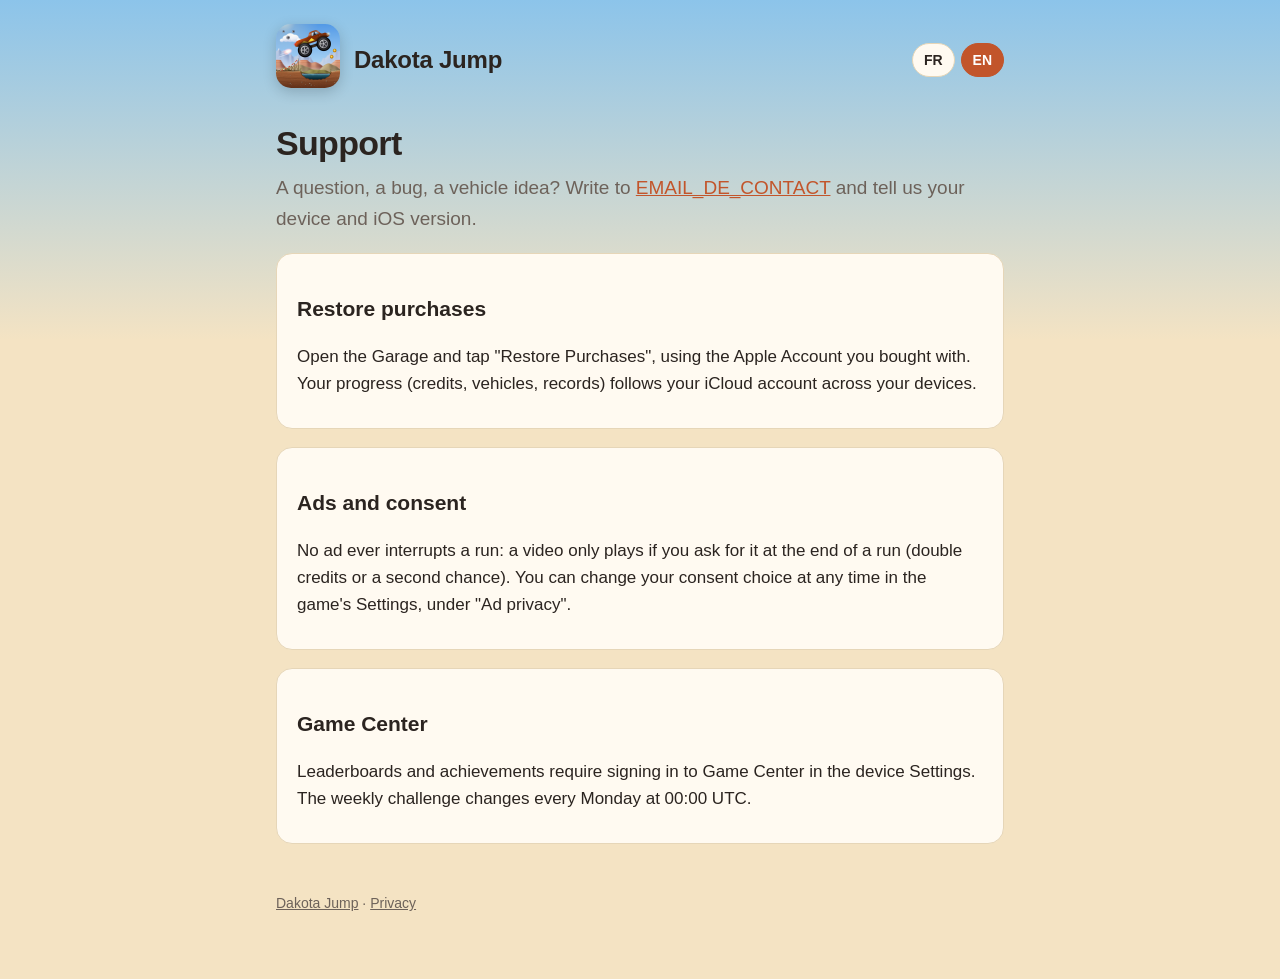
==== support.html @ c43ea541 "Dakota Jump : présentation, confidentialité, assistance, app-ads.txt Co-Authored-By: Claude Opus 5.5" ====
<!doctype html>
<html lang="fr">
<head>
<meta charset="utf-8">
<meta name="viewport" content="width=device-width, initial-scale=1">
<title>Dakota Jump Support</title>
<link rel="icon" href="img/icon.png">
<link rel="stylesheet" href="style.css">
<script src="lang.js"></script>
</head>
<body>
<main>
  <header>
    <a href="./"><img src="img/icon.png" alt=""></a>
    <a href="./" class="name">Dakota Jump</a>
    <nav><button data-set="fr">FR</button><button data-set="en">EN</button></nav>
  </header>

  <section data-lang="fr">
    <h1>Assistance</h1>
    <p class="lead">Une question, un bug, une idée de véhicule ? Écris-nous à
      <a href="mailto:EMAIL_DE_CONTACT">EMAIL_DE_CONTACT</a>, en précisant ton appareil et la version d'iOS.</p>

    <div class="card">
      <h2>Restaurer mes achats</h2>
      <p>Garage, puis bouton « Restaurer les achats », avec le même identifiant Apple que lors de l'achat.
        Ta progression (crédits, véhicules, records) suit ton compte iCloud sur tous tes appareils.</p>
    </div>
    <div class="card">
      <h2>Publicités et consentement</h2>
      <p>Aucune publicité n'interrompt une partie : une vidéo n'est montrée que si tu la demandes en fin de partie
        (crédits doublés ou deuxième chance). Tu peux modifier ton choix de consentement à tout moment dans
        Réglages du jeu, puis « Confidentialité des publicités ».</p>
    </div>
    <div class="card">
      <h2>Game Center</h2>
      <p>Les classements et les succès nécessitent d'être connecté à Game Center dans les Réglages de l'appareil.
        Le défi de la semaine change chaque lundi à 0 h UTC.</p>
    </div>
  </section>

  <section data-lang="en">
    <h1>Support</h1>
    <p class="lead">A question, a bug, a vehicle idea? Write to
      <a href="mailto:EMAIL_DE_CONTACT">EMAIL_DE_CONTACT</a> and tell us your device and iOS version.</p>

    <div class="card">
      <h2>Restore purchases</h2>
      <p>Open the Garage and tap "Restore Purchases", using the Apple Account you bought with.
        Your progress (credits, vehicles, records) follows your iCloud account across your devices.</p>
    </div>
    <div class="card">
      <h2>Ads and consent</h2>
      <p>No ad ever interrupts a run: a video only plays if you ask for it at the end of a run
        (double credits or a second chance). You can change your consent choice at any time in the game's
        Settings, under "Ad privacy".</p>
    </div>
    <div class="card">
      <h2>Game Center</h2>
      <p>Leaderboards and achievements require signing in to Game Center in the device Settings.
        The weekly challenge changes every Monday at 00:00 UTC.</p>
    </div>
  </section>

  <footer><a href="./">Dakota Jump</a> &middot; <a href="privacy.html">Privacy</a></footer>
</main>
</body>
</html>
---- style.css ----
:root {
  --sky: #8cc4ea;
  --sand: #f4e3c3;
  --rust: #c2552b;
  --ink: #2b2420;
  --muted: #6d625a;
  --card: #fffaf1;
  --line: #e6d6b8;
}
@media (prefers-color-scheme: dark) {
  :root {
    --sky: #1d3550;
    --sand: #1b1714;
    --rust: #ef8a5c;
    --ink: #f2e9dc;
    --muted: #b8ab9c;
    --card: #26201b;
    --line: #3a3029;
  }
}
* { box-sizing: border-box; }
html { -webkit-text-size-adjust: 100%; }
body {
  margin: 0;
  font: 17px/1.6 -apple-system, BlinkMacSystemFont, "Segoe UI", Roboto, sans-serif;
  color: var(--ink);
  background: linear-gradient(180deg, var(--sky) 0, var(--sand) 340px) no-repeat, var(--sand);
}
main { max-width: 760px; margin: 0 auto; padding: 24px 16px 64px; }
header { display: flex; align-items: center; gap: 14px; margin-bottom: 28px; }
header img { width: 64px; height: 64px; border-radius: 15px; box-shadow: 0 4px 14px rgba(0,0,0,.18); }
header a { color: inherit; text-decoration: none; }
header .name { font-size: 24px; font-weight: 800; letter-spacing: -.01em; }
nav { margin-left: auto; display: flex; gap: 6px; }
nav button {
  font: inherit; font-size: 14px; font-weight: 700; padding: 5px 11px; border-radius: 999px;
  border: 1px solid var(--line); background: var(--card); color: var(--ink); cursor: pointer;
}
nav button[aria-pressed="true"] { background: var(--rust); border-color: var(--rust); color: #fff; }
h1 { font-size: 34px; line-height: 1.15; margin: 0 0 10px; letter-spacing: -.02em; }
h2 { font-size: 21px; margin: 34px 0 8px; }
p, li { color: var(--ink); }
.lead { font-size: 19px; color: var(--muted); margin-top: 0; }
.card { background: var(--card); border: 1px solid var(--line); border-radius: 16px; padding: 4px 20px 14px; margin: 18px 0; }
.shots { display: grid; gap: 12px; margin: 24px 0; }
.shots img { width: 100%; border-radius: 14px; box-shadow: 0 6px 22px rgba(0,0,0,.2); }
.links { display: flex; flex-wrap: wrap; gap: 10px; margin: 22px 0; }
.links a {
  display: inline-block; padding: 9px 16px; border-radius: 12px; font-weight: 700; text-decoration: none;
  background: var(--rust); color: #fff;
}
.links a.alt { background: var(--card); color: var(--ink); border: 1px solid var(--line); }
a { color: var(--rust); }
footer { margin-top: 48px; font-size: 14px; color: var(--muted); }
footer a { color: var(--muted); }
[data-lang] { display: none; }
html[lang="fr"] [data-lang="fr"], html[lang="en"] [data-lang="en"] { display: block; }
html[lang="fr"] span[data-lang="fr"], html[lang="en"] span[data-lang="en"] { display: inline; }
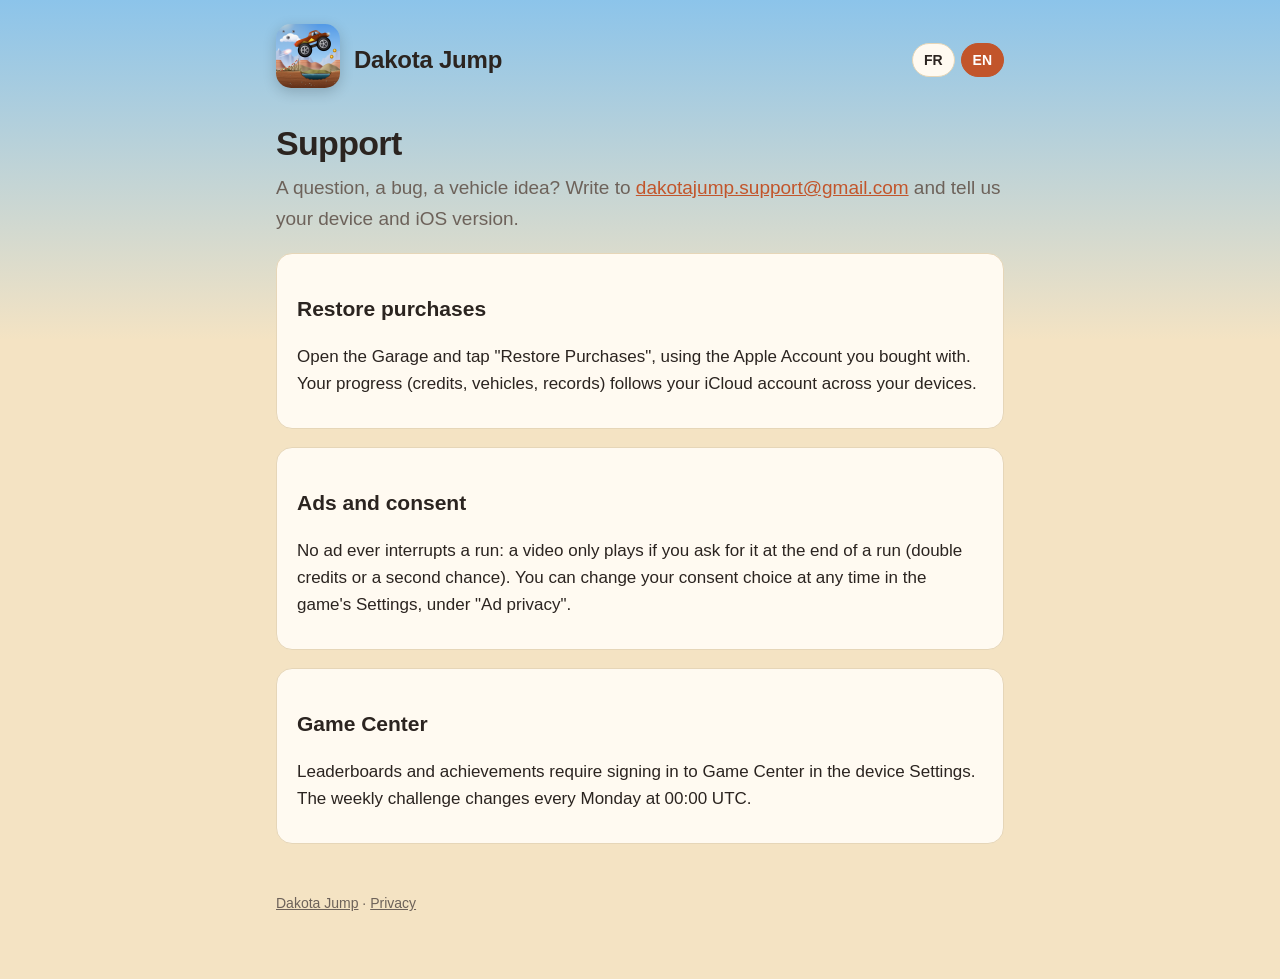
==== commit c04b0a1f: "Adresse de contact Co-Authored-By: Claude Opus 5.5 <noreply@anthropic.com>" ====
--- a/support.html
+++ b/support.html
@@ -19,7 +19,7 @@
   <section data-lang="fr">
     <h1>Assistance</h1>
     <p class="lead">Une question, un bug, une idée de véhicule ? Écris-nous à
-      <a href="mailto:EMAIL_DE_CONTACT">EMAIL_DE_CONTACT</a>, en précisant ton appareil et la version d'iOS.</p>
+      <a href="mailto:dakotajump.support@gmail.com">dakotajump.support@gmail.com</a>, en précisant ton appareil et la version d'iOS.</p>
 
     <div class="card">
       <h2>Restaurer mes achats</h2>
@@ -42,7 +42,7 @@
   <section data-lang="en">
     <h1>Support</h1>
     <p class="lead">A question, a bug, a vehicle idea? Write to
-      <a href="mailto:EMAIL_DE_CONTACT">EMAIL_DE_CONTACT</a> and tell us your device and iOS version.</p>
+      <a href="mailto:dakotajump.support@gmail.com">dakotajump.support@gmail.com</a> and tell us your device and iOS version.</p>
 
     <div class="card">
       <h2>Restore purchases</h2>
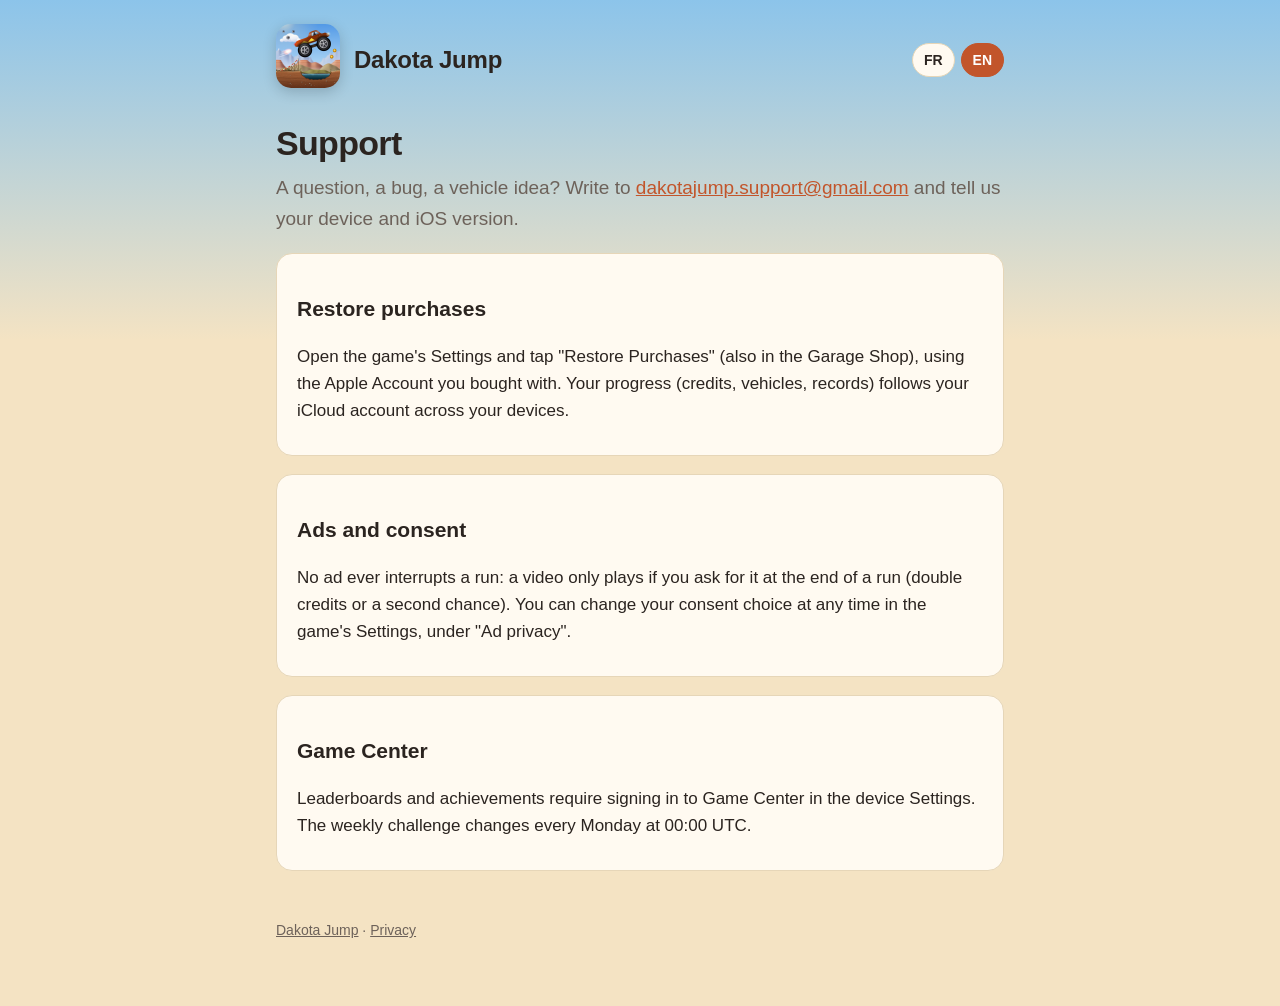
==== commit 1c30f8d1: "Assistance : emplacement du bouton Restaurer Co-Authored-By: Claude Opus 5.5 <noreply@anthropic.com>" ====
--- a/support.html
+++ b/support.html
@@ -23,7 +23,7 @@
 
     <div class="card">
       <h2>Restaurer mes achats</h2>
-      <p>Garage, puis bouton « Restaurer les achats », avec le même identifiant Apple que lors de l'achat.
+      <p>Réglages du jeu, puis « Restaurer les achats » (aussi dans la Boutique du garage), avec le même identifiant Apple que lors de l'achat.
         Ta progression (crédits, véhicules, records) suit ton compte iCloud sur tous tes appareils.</p>
     </div>
     <div class="card">
@@ -46,7 +46,7 @@
 
     <div class="card">
       <h2>Restore purchases</h2>
-      <p>Open the Garage and tap "Restore Purchases", using the Apple Account you bought with.
+      <p>Open the game's Settings and tap "Restore Purchases" (also in the Garage Shop), using the Apple Account you bought with.
         Your progress (credits, vehicles, records) follows your iCloud account across your devices.</p>
     </div>
     <div class="card">
